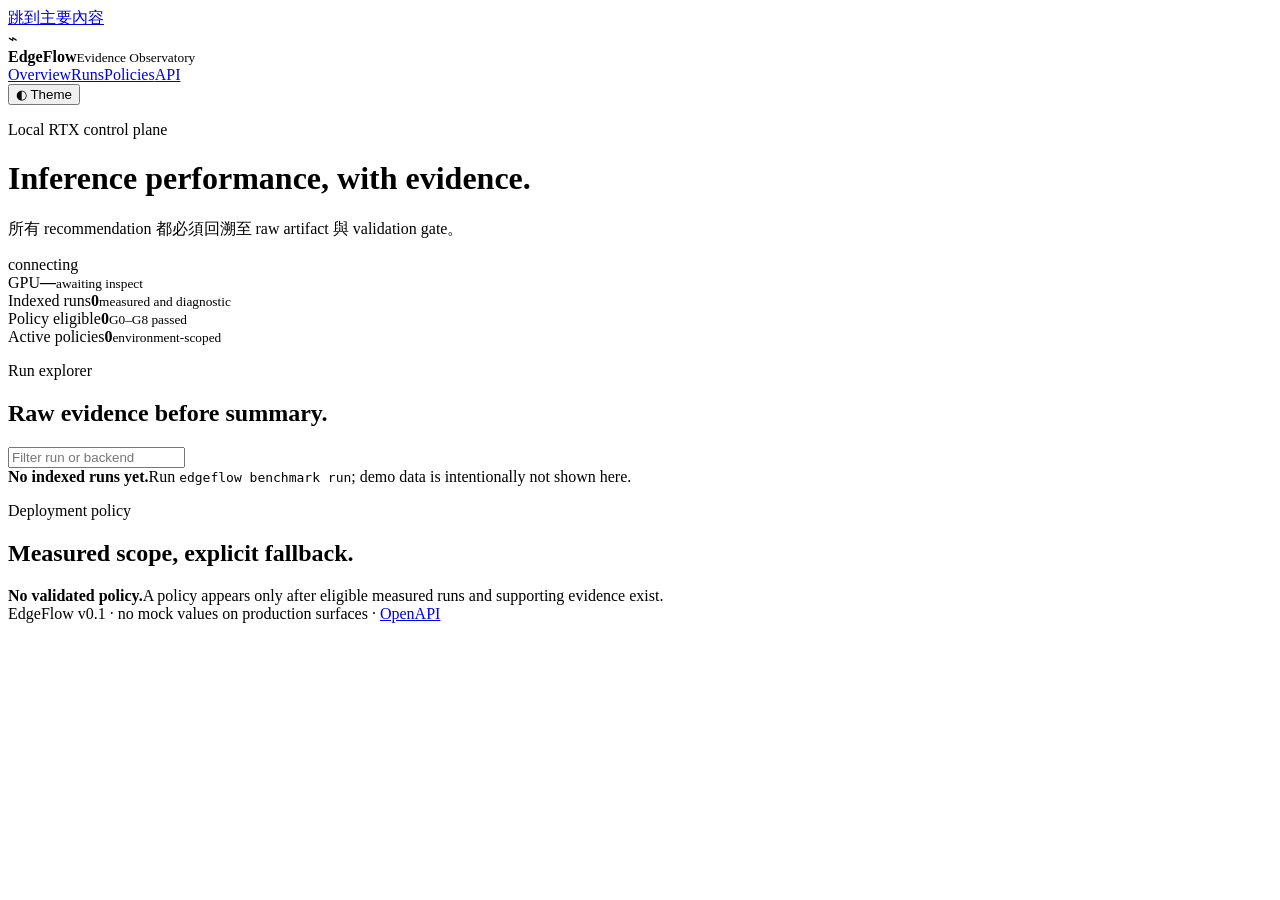
==== dashboard/index.html @ 0b621da4 "Implement EdgeFlow validation and autotuning platform" ====
<!doctype html>
<html lang="zh-Hant" data-theme="dark">
<head>
  <meta charset="utf-8">
  <meta name="viewport" content="width=device-width, initial-scale=1">
  <meta name="color-scheme" content="dark light">
  <meta name="description" content="EdgeFlow validated run and policy observatory">
  <title>EdgeFlow · Evidence Observatory</title>
  <link rel="stylesheet" href="/dashboard/assets/styles.css">
</head>
<body>
  <a class="skip" href="#main">跳到主要內容</a>
  <aside>
    <div class="brand"><span>⌁</span><div><strong>EdgeFlow</strong><small>Evidence Observatory</small></div></div>
    <nav><a href="#overview">Overview</a><a href="#runs">Runs</a><a href="#policies">Policies</a><a href="/docs">API</a></nav>
    <button id="theme" type="button">◐ Theme</button>
  </aside>
  <main id="main">
    <header><div><p class="eyebrow">Local RTX control plane</p><h1>Inference performance, with evidence.</h1><p>所有 recommendation 都必須回溯至 raw artifact 與 validation gate。</p></div><span id="health" class="pill neutral">connecting</span></header>
    <section id="overview" class="cards" aria-label="Environment summary">
      <article><span>GPU</span><strong id="gpu">—</strong><small id="fingerprint">awaiting inspect</small></article>
      <article><span>Indexed runs</span><strong id="runCount">0</strong><small>measured and diagnostic</small></article>
      <article><span>Policy eligible</span><strong id="eligibleCount">0</strong><small>G0–G8 passed</small></article>
      <article><span>Active policies</span><strong id="policyCount">0</strong><small>environment-scoped</small></article>
    </section>
    <section class="panel" id="runs">
      <div class="heading"><div><p class="eyebrow">Run explorer</p><h2>Raw evidence before summary.</h2></div><input id="search" type="search" placeholder="Filter run or backend" aria-label="Filter runs"></div>
      <div id="empty" class="empty"><b>No indexed runs yet.</b><span>Run <code>edgeflow benchmark run</code>; demo data is intentionally not shown here.</span></div>
      <div class="table-wrap"><table hidden><thead><tr><th>Run</th><th>Backend</th><th>Experiment</th><th>Source</th><th>Verdict</th><th>Eligibility</th></tr></thead><tbody id="rows"></tbody></table></div>
    </section>
    <section class="panel" id="policies">
      <div class="heading"><div><p class="eyebrow">Deployment policy</p><h2>Measured scope, explicit fallback.</h2></div></div>
      <div id="policyEmpty" class="empty"><b>No validated policy.</b><span>A policy appears only after eligible measured runs and supporting evidence exist.</span></div>
      <div id="policyList" class="policy-list"></div>
    </section>
    <footer>EdgeFlow v0.1 · no mock values on production surfaces · <a href="/openapi.json">OpenAPI</a></footer>
  </main>
  <script src="/dashboard/assets/app.js"></script>
</body>
</html>
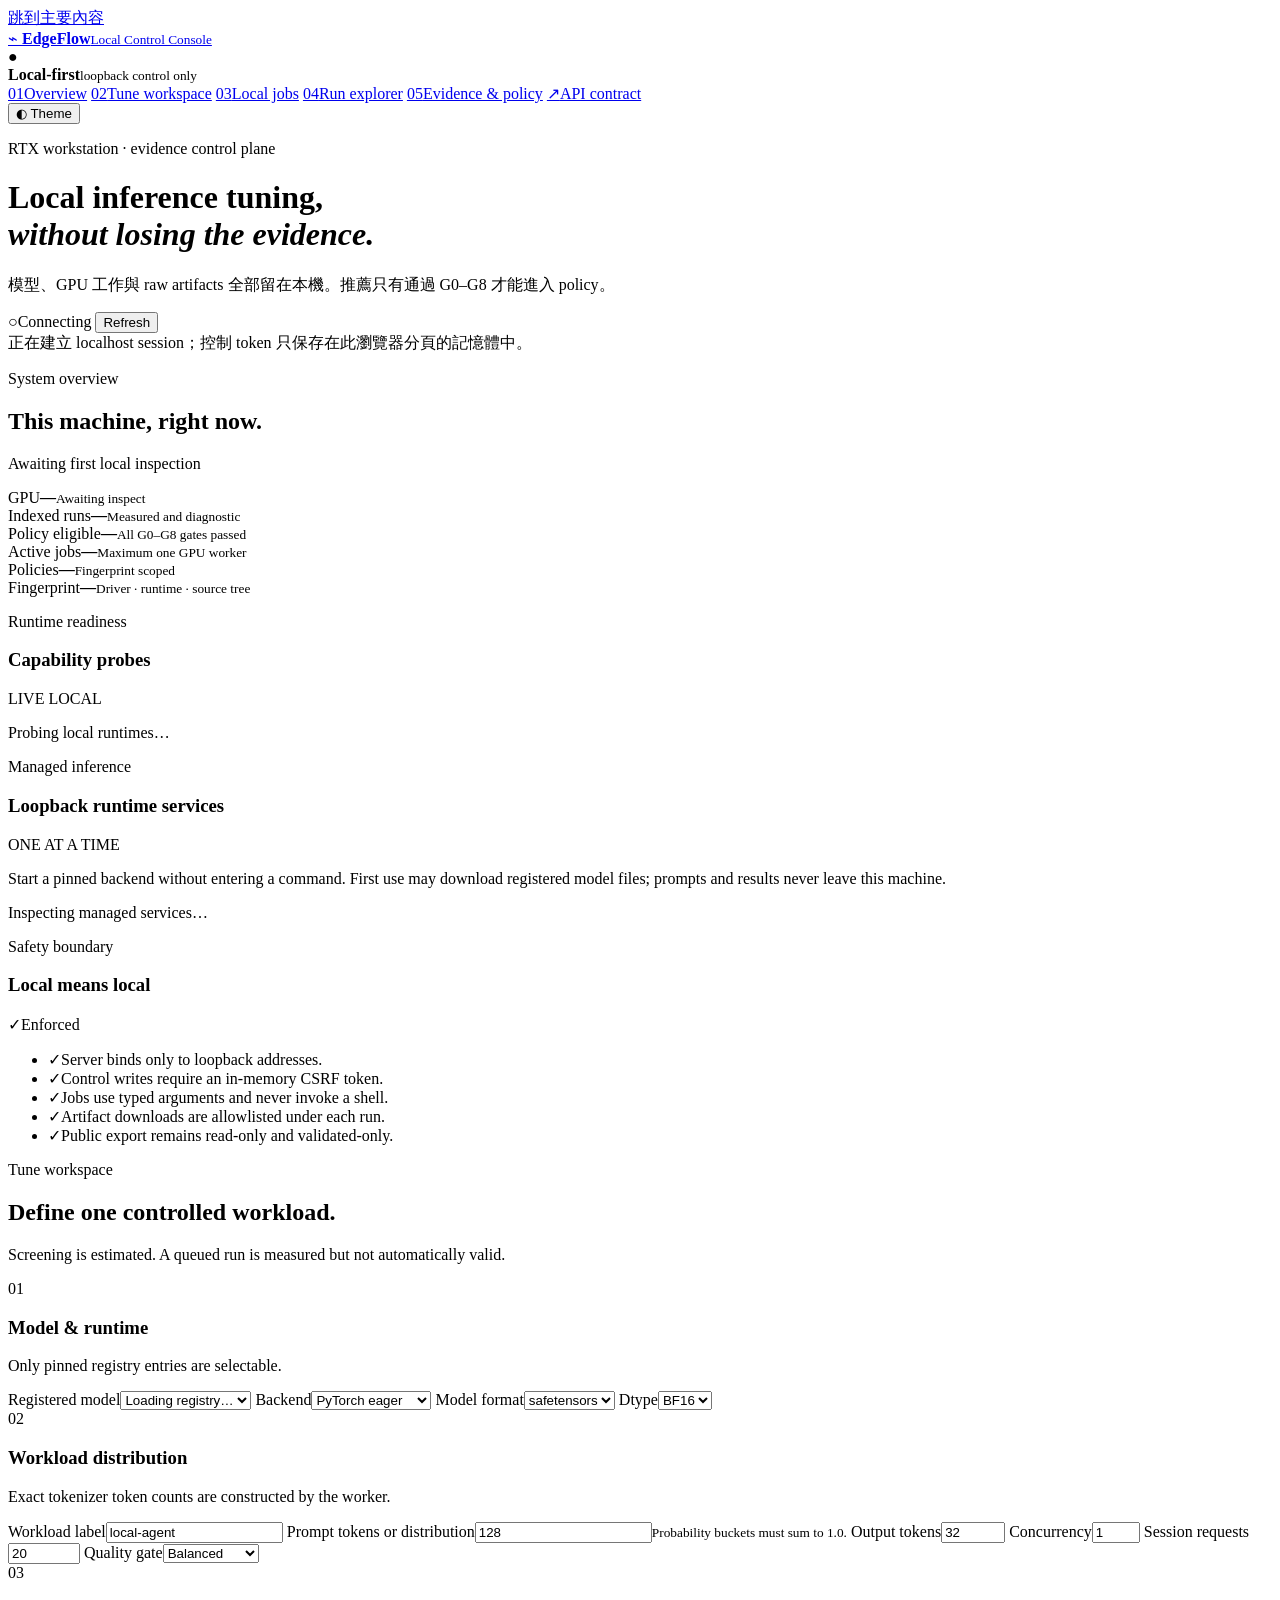
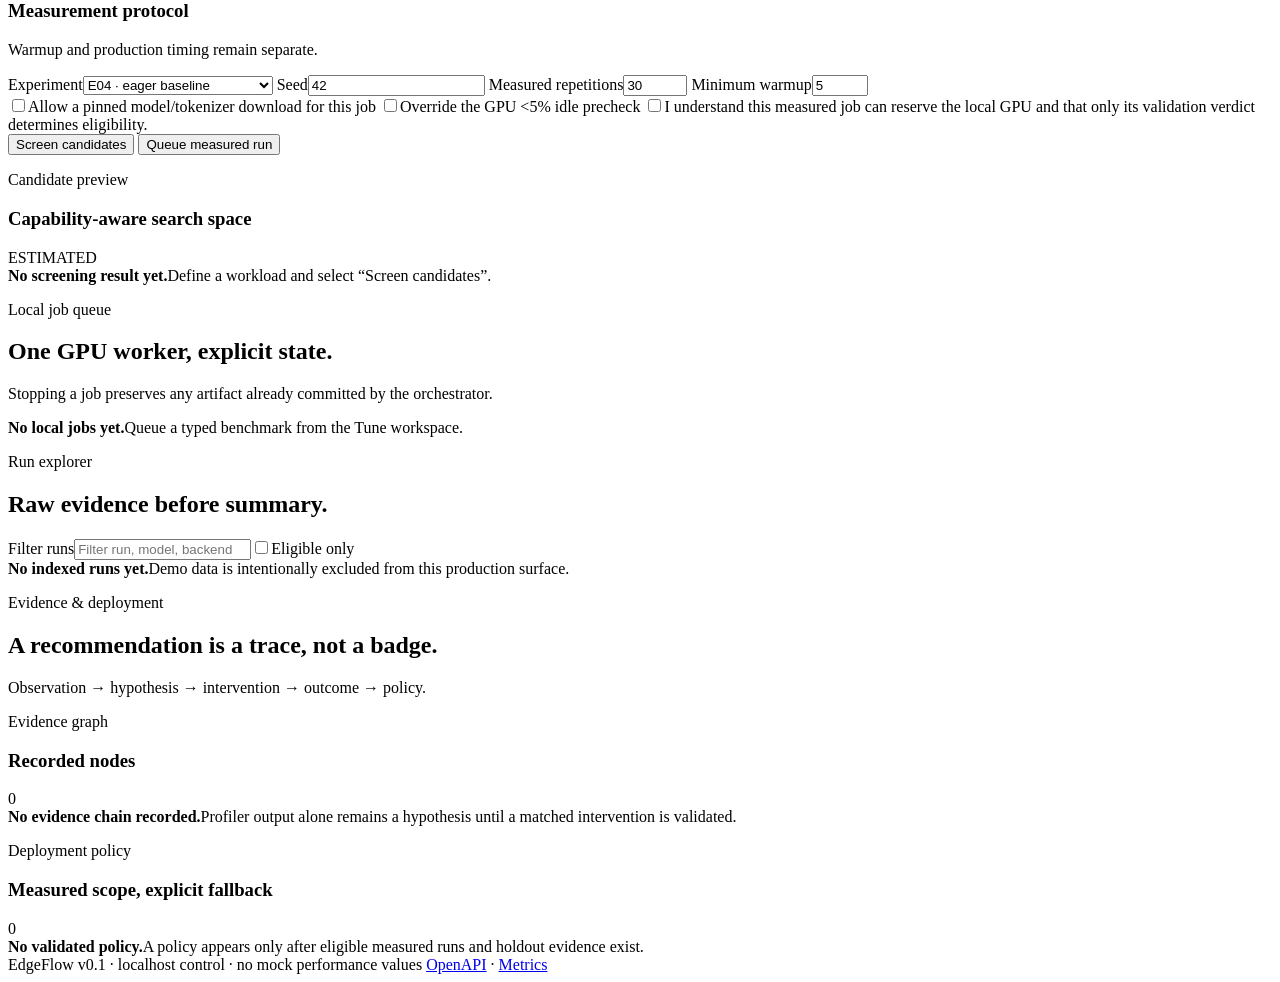
==== commit d32492af: "Build secure local-first EdgeFlow control app" ====
--- a/dashboard/index.html
+++ b/dashboard/index.html
@@ -4,37 +4,197 @@
   <meta charset="utf-8">
   <meta name="viewport" content="width=device-width, initial-scale=1">
   <meta name="color-scheme" content="dark light">
-  <meta name="description" content="EdgeFlow validated run and policy observatory">
-  <title>EdgeFlow · Evidence Observatory</title>
+  <meta name="description" content="EdgeFlow localhost-only GPU experiment control console">
+  <title>EdgeFlow · Local Control Console</title>
   <link rel="stylesheet" href="/dashboard/assets/styles.css">
 </head>
 <body>
   <a class="skip" href="#main">跳到主要內容</a>
-  <aside>
-    <div class="brand"><span>⌁</span><div><strong>EdgeFlow</strong><small>Evidence Observatory</small></div></div>
-    <nav><a href="#overview">Overview</a><a href="#runs">Runs</a><a href="#policies">Policies</a><a href="/docs">API</a></nav>
-    <button id="theme" type="button">◐ Theme</button>
+  <aside class="sidebar" aria-label="Primary navigation">
+    <a class="brand" href="#overview" aria-label="EdgeFlow overview">
+      <span class="brand-mark" aria-hidden="true">⌁</span>
+      <span><strong>EdgeFlow</strong><small>Local Control Console</small></span>
+    </a>
+    <div class="local-lock"><span aria-hidden="true">●</span><div><b>Local-first</b><small>loopback control only</small></div></div>
+    <nav>
+      <a href="#overview"><span>01</span>Overview</a>
+      <a href="#tune"><span>02</span>Tune workspace</a>
+      <a href="#jobs"><span>03</span>Local jobs</a>
+      <a href="#runs"><span>04</span>Run explorer</a>
+      <a href="#evidence"><span>05</span>Evidence & policy</a>
+      <a href="/openapi.json"><span>↗</span>API contract</a>
+    </nav>
+    <button id="theme" class="quiet-button" type="button" aria-label="切換明暗主題">◐ <span>Theme</span></button>
   </aside>
+
   <main id="main">
-    <header><div><p class="eyebrow">Local RTX control plane</p><h1>Inference performance, with evidence.</h1><p>所有 recommendation 都必須回溯至 raw artifact 與 validation gate。</p></div><span id="health" class="pill neutral">connecting</span></header>
-    <section id="overview" class="cards" aria-label="Environment summary">
-      <article><span>GPU</span><strong id="gpu">—</strong><small id="fingerprint">awaiting inspect</small></article>
-      <article><span>Indexed runs</span><strong id="runCount">0</strong><small>measured and diagnostic</small></article>
-      <article><span>Policy eligible</span><strong id="eligibleCount">0</strong><small>G0–G8 passed</small></article>
-      <article><span>Active policies</span><strong id="policyCount">0</strong><small>environment-scoped</small></article>
-    </section>
-    <section class="panel" id="runs">
-      <div class="heading"><div><p class="eyebrow">Run explorer</p><h2>Raw evidence before summary.</h2></div><input id="search" type="search" placeholder="Filter run or backend" aria-label="Filter runs"></div>
-      <div id="empty" class="empty"><b>No indexed runs yet.</b><span>Run <code>edgeflow benchmark run</code>; demo data is intentionally not shown here.</span></div>
-      <div class="table-wrap"><table hidden><thead><tr><th>Run</th><th>Backend</th><th>Experiment</th><th>Source</th><th>Verdict</th><th>Eligibility</th></tr></thead><tbody id="rows"></tbody></table></div>
-    </section>
-    <section class="panel" id="policies">
-      <div class="heading"><div><p class="eyebrow">Deployment policy</p><h2>Measured scope, explicit fallback.</h2></div></div>
-      <div id="policyEmpty" class="empty"><b>No validated policy.</b><span>A policy appears only after eligible measured runs and supporting evidence exist.</span></div>
-      <div id="policyList" class="policy-list"></div>
-    </section>
-    <footer>EdgeFlow v0.1 · no mock values on production surfaces · <a href="/openapi.json">OpenAPI</a></footer>
+    <header class="hero">
+      <div>
+        <p class="eyebrow">RTX workstation · evidence control plane</p>
+        <h1>Local inference tuning,<br><em>without losing the evidence.</em></h1>
+        <p class="lede">模型、GPU 工作與 raw artifacts 全部留在本機。推薦只有通過 G0–G8 才能進入 policy。</p>
+      </div>
+      <div class="hero-actions">
+        <span id="health" class="pill neutral"><span aria-hidden="true">○</span>Connecting</span>
+        <button id="refresh" class="secondary-button" type="button">Refresh</button>
+      </div>
+    </header>
+
+    <div id="connectionBanner" class="banner" role="status">
+      正在建立 localhost session；控制 token 只保存在此瀏覽器分頁的記憶體中。
+    </div>
+
+    <section id="overview" aria-labelledby="overviewTitle">
+      <div class="section-heading">
+        <div><p class="eyebrow">System overview</p><h2 id="overviewTitle">This machine, right now.</h2></div>
+        <p id="lastRefresh">Awaiting first local inspection</p>
+      </div>
+      <div class="metric-grid">
+        <article class="metric-card"><span>GPU</span><strong id="gpu">—</strong><small id="gpuDetail">Awaiting inspect</small></article>
+        <article class="metric-card"><span>Indexed runs</span><strong id="runCount">—</strong><small>Measured and diagnostic</small></article>
+        <article class="metric-card"><span>Policy eligible</span><strong id="eligibleCount">—</strong><small>All G0–G8 gates passed</small></article>
+        <article class="metric-card"><span>Active jobs</span><strong id="activeJobs">—</strong><small>Maximum one GPU worker</small></article>
+        <article class="metric-card"><span>Policies</span><strong id="policyCount">—</strong><small>Fingerprint scoped</small></article>
+        <article class="metric-card"><span>Fingerprint</span><strong id="fingerprint">—</strong><small>Driver · runtime · source tree</small></article>
+      </div>
+
+      <div class="overview-grid">
+        <article class="panel">
+          <div class="panel-heading"><div><p class="eyebrow">Runtime readiness</p><h3>Capability probes</h3></div><span class="source-label">LIVE LOCAL</span></div>
+          <div id="runtimeList" class="runtime-list"><p class="placeholder">Probing local runtimes…</p></div>
+        </article>
+        <article class="panel">
+          <div class="panel-heading"><div><p class="eyebrow">Managed inference</p><h3>Loopback runtime services</h3></div><span class="source-label">ONE AT A TIME</span></div>
+          <p class="panel-intro">Start a pinned backend without entering a command. First use may download registered model files; prompts and results never leave this machine.</p>
+          <div id="serviceList" class="service-list"><p class="placeholder">Inspecting managed services…</p></div>
+        </article>
+        <article class="panel safety-panel">
+          <div class="panel-heading"><div><p class="eyebrow">Safety boundary</p><h3>Local means local</h3></div><span class="pill pass"><span aria-hidden="true">✓</span>Enforced</span></div>
+          <ul class="check-list">
+            <li><span>✓</span>Server binds only to loopback addresses.</li>
+            <li><span>✓</span>Control writes require an in-memory CSRF token.</li>
+            <li><span>✓</span>Jobs use typed arguments and never invoke a shell.</li>
+            <li><span>✓</span>Artifact downloads are allowlisted under each run.</li>
+            <li><span>✓</span>Public export remains read-only and validated-only.</li>
+          </ul>
+        </article>
+      </div>
+    </section>
+
+    <section id="tune" aria-labelledby="tuneTitle">
+      <div class="section-heading">
+        <div><p class="eyebrow">Tune workspace</p><h2 id="tuneTitle">Define one controlled workload.</h2></div>
+        <p>Screening is estimated. A queued run is measured but not automatically valid.</p>
+      </div>
+      <div class="workspace-grid">
+        <form id="workloadForm" class="panel form-panel">
+          <div class="form-section-title"><span>01</span><div><h3>Model & runtime</h3><p>Only pinned registry entries are selectable.</p></div></div>
+          <div class="form-grid">
+            <label class="span-2">Registered model<select id="model" name="model_id" required><option value="">Loading registry…</option></select></label>
+            <label>Backend<select id="backend" name="backend"><option value="pytorch_eager">PyTorch eager</option><option value="torch_compile">torch.compile</option><option value="llama_cpp">llama.cpp server</option><option value="vllm">vLLM server</option></select></label>
+            <label>Model format<select id="modelFormat" name="model_format"><option value="safetensors">safetensors</option><option value="gguf">GGUF</option></select></label>
+            <label>Dtype<select id="dtype" name="dtype"><option value="bf16">BF16</option><option value="fp16">FP16</option><option value="fp32">FP32</option></select></label>
+            <label id="quantizationField" hidden>Quantization<select id="quantization" name="quantization"><option value="Q8_0">Q8_0</option><option value="Q6_K">Q6_K</option><option value="Q5_K_M">Q5_K_M</option><option value="Q4_K_M">Q4_K_M</option></select></label>
+            <label id="compileField" class="span-2" hidden>Compile mode<select id="compileMode" name="compile_mode"><option value="default">default</option><option value="max-autotune-no-cudagraphs">max-autotune-no-cudagraphs</option><option value="max-autotune">max-autotune</option><option value="reduce-overhead">reduce-overhead (CUDA Graph disabled)</option></select></label>
+            <label id="serverField" class="span-2" hidden>Local runtime URL<input id="serverUrl" name="external_base_url" type="url" value="http://127.0.0.1:8001" pattern="https?://(127\.0\.0\.1|localhost|\[::1\])(:[0-9]+)?/?" inputmode="url"><small>Use the managed service above or another loopback-only server.</small></label>
+          </div>
+
+          <div class="form-section-title"><span>02</span><div><h3>Workload distribution</h3><p>Exact tokenizer token counts are constructed by the worker.</p></div></div>
+          <div class="form-grid">
+            <label class="span-2">Workload label<input id="label" name="label" value="local-agent" pattern="[a-z0-9][a-z0-9-]{2,47}" required></label>
+            <label class="span-2">Prompt tokens or distribution<input id="promptTokens" name="prompt_tokens" value="128" placeholder="128 or 128:0.5,512:0.5" required><small>Probability buckets must sum to 1.0.</small></label>
+            <label>Output tokens<input id="outputTokens" name="output_tokens" type="number" min="1" max="4096" value="32" required></label>
+            <label>Concurrency<input id="concurrency" name="concurrency" type="number" min="1" max="64" value="1" required></label>
+            <label>Session requests<input id="sessionRequests" name="session_requests" type="number" min="1" max="10000" value="20" required></label>
+            <label>Quality gate<select id="qualityProfile" name="quality_profile"><option value="strict">Strict</option><option value="balanced" selected>Balanced</option><option value="memory_first">Memory first</option></select></label>
+          </div>
+
+          <div class="form-section-title"><span>03</span><div><h3>Measurement protocol</h3><p>Warmup and production timing remain separate.</p></div></div>
+          <div class="form-grid">
+            <label>Experiment<select id="experiment" name="experiment_id"><option value="E04">E04 · eager baseline</option><option value="E05">E05 · compile modes</option><option value="E07">E07 · llama.cpp quantization</option><option value="E08">E08 · vLLM scheduler</option></select></label>
+            <label>Seed<input id="seed" name="seed" type="number" min="0" value="42"></label>
+            <label>Measured repetitions<input id="repetitions" name="repetitions" type="number" min="1" max="1000" value="30"></label>
+            <label>Minimum warmup<input id="warmup" name="warmup_requests" type="number" min="1" max="100" value="5"></label>
+          </div>
+          <div class="option-stack">
+            <label class="check"><input id="allowDownload" type="checkbox">Allow a pinned model/tokenizer download for this job</label>
+            <label class="check"><input id="allowBusy" type="checkbox">Override the GPU &lt;5% idle precheck</label>
+            <label class="check acknowledgment"><input id="acknowledge" type="checkbox" required>I understand this measured job can reserve the local GPU and that only its validation verdict determines eligibility.</label>
+          </div>
+          <div class="form-actions">
+            <button id="screenButton" class="secondary-button" type="button">Screen candidates</button>
+            <button id="queueButton" class="primary-button" type="submit">Queue measured run</button>
+          </div>
+          <p id="formMessage" class="form-message" role="status"></p>
+        </form>
+
+        <aside class="panel candidate-panel" aria-labelledby="candidateTitle">
+          <div class="panel-heading"><div><p class="eyebrow">Candidate preview</p><h3 id="candidateTitle">Capability-aware search space</h3></div><span class="source-label estimated">ESTIMATED</span></div>
+          <div id="candidateEmpty" class="empty compact"><b>No screening result yet.</b><span>Define a workload and select “Screen candidates”.</span></div>
+          <div id="candidateSummary" hidden>
+            <div class="candidate-counts"><div><strong id="candidateCount">0</strong><span>kept</span></div><div><strong id="prunedCount">0</strong><span>pruned</span></div></div>
+            <p class="warning-note">These rows are unmeasured and cannot support a recommendation.</p>
+            <div id="candidateList" class="candidate-list"></div>
+            <details><summary>Deterministic prune reasons</summary><div id="prunedList" class="pruned-list"></div></details>
+          </div>
+        </aside>
+      </div>
+    </section>
+
+    <section id="jobs" aria-labelledby="jobsTitle">
+      <div class="section-heading">
+        <div><p class="eyebrow">Local job queue</p><h2 id="jobsTitle">One GPU worker, explicit state.</h2></div>
+        <p>Stopping a job preserves any artifact already committed by the orchestrator.</p>
+      </div>
+      <div class="panel">
+        <div id="jobsEmpty" class="empty"><b>No local jobs yet.</b><span>Queue a typed benchmark from the Tune workspace.</span></div>
+        <div id="jobList" class="job-list"></div>
+      </div>
+    </section>
+
+    <section id="runs" aria-labelledby="runsTitle">
+      <div class="section-heading">
+        <div><p class="eyebrow">Run explorer</p><h2 id="runsTitle">Raw evidence before summary.</h2></div>
+        <div class="filters"><label class="sr-only" for="search">Filter runs</label><input id="search" type="search" placeholder="Filter run, model, backend…"><label class="check small-check"><input id="eligibleOnly" type="checkbox">Eligible only</label></div>
+      </div>
+      <div class="panel table-panel">
+        <div id="runsEmpty" class="empty"><b>No indexed runs yet.</b><span>Demo data is intentionally excluded from this production surface.</span></div>
+        <div class="table-wrap"><table id="runTable" hidden><thead><tr><th>Run</th><th>Model / plan</th><th>Protocol</th><th>Source</th><th>Verdict</th><th>Eligibility</th><th><span class="sr-only">Open</span></th></tr></thead><tbody id="runRows"></tbody></table></div>
+      </div>
+    </section>
+
+    <section id="evidence" aria-labelledby="evidenceTitle">
+      <div class="section-heading">
+        <div><p class="eyebrow">Evidence & deployment</p><h2 id="evidenceTitle">A recommendation is a trace, not a badge.</h2></div>
+        <p>Observation → hypothesis → intervention → outcome → policy.</p>
+      </div>
+      <div class="overview-grid">
+        <article class="panel">
+          <div class="panel-heading"><div><p class="eyebrow">Evidence graph</p><h3>Recorded nodes</h3></div><span id="evidenceCount" class="count-badge">0</span></div>
+          <div id="evidenceEmpty" class="empty compact"><b>No evidence chain recorded.</b><span>Profiler output alone remains a hypothesis until a matched intervention is validated.</span></div>
+          <div id="evidenceList" class="evidence-list"></div>
+        </article>
+        <article class="panel">
+          <div class="panel-heading"><div><p class="eyebrow">Deployment policy</p><h3>Measured scope, explicit fallback</h3></div><span id="policyBadge" class="count-badge">0</span></div>
+          <div id="policyEmpty" class="empty compact"><b>No validated policy.</b><span>A policy appears only after eligible measured runs and holdout evidence exist.</span></div>
+          <div id="policyList" class="policy-list"></div>
+        </article>
+      </div>
+    </section>
+
+    <footer>
+      <span>EdgeFlow v0.1 · localhost control · no mock performance values</span>
+      <span><a href="/openapi.json">OpenAPI</a> · <a href="/metrics">Metrics</a></span>
+    </footer>
   </main>
+
+  <dialog id="drawer" aria-labelledby="drawerTitle">
+    <div class="drawer-shell">
+      <header><div><p id="drawerEyebrow" class="eyebrow">Evidence drawer</p><h2 id="drawerTitle">Run detail</h2></div><button id="drawerClose" class="icon-button" type="button" aria-label="Close evidence drawer">×</button></header>
+      <div id="drawerBody" class="drawer-body"></div>
+    </div>
+  </dialog>
+  <div id="toast" class="toast" role="status" aria-live="polite" hidden></div>
   <script src="/dashboard/assets/app.js"></script>
 </body>
 </html>
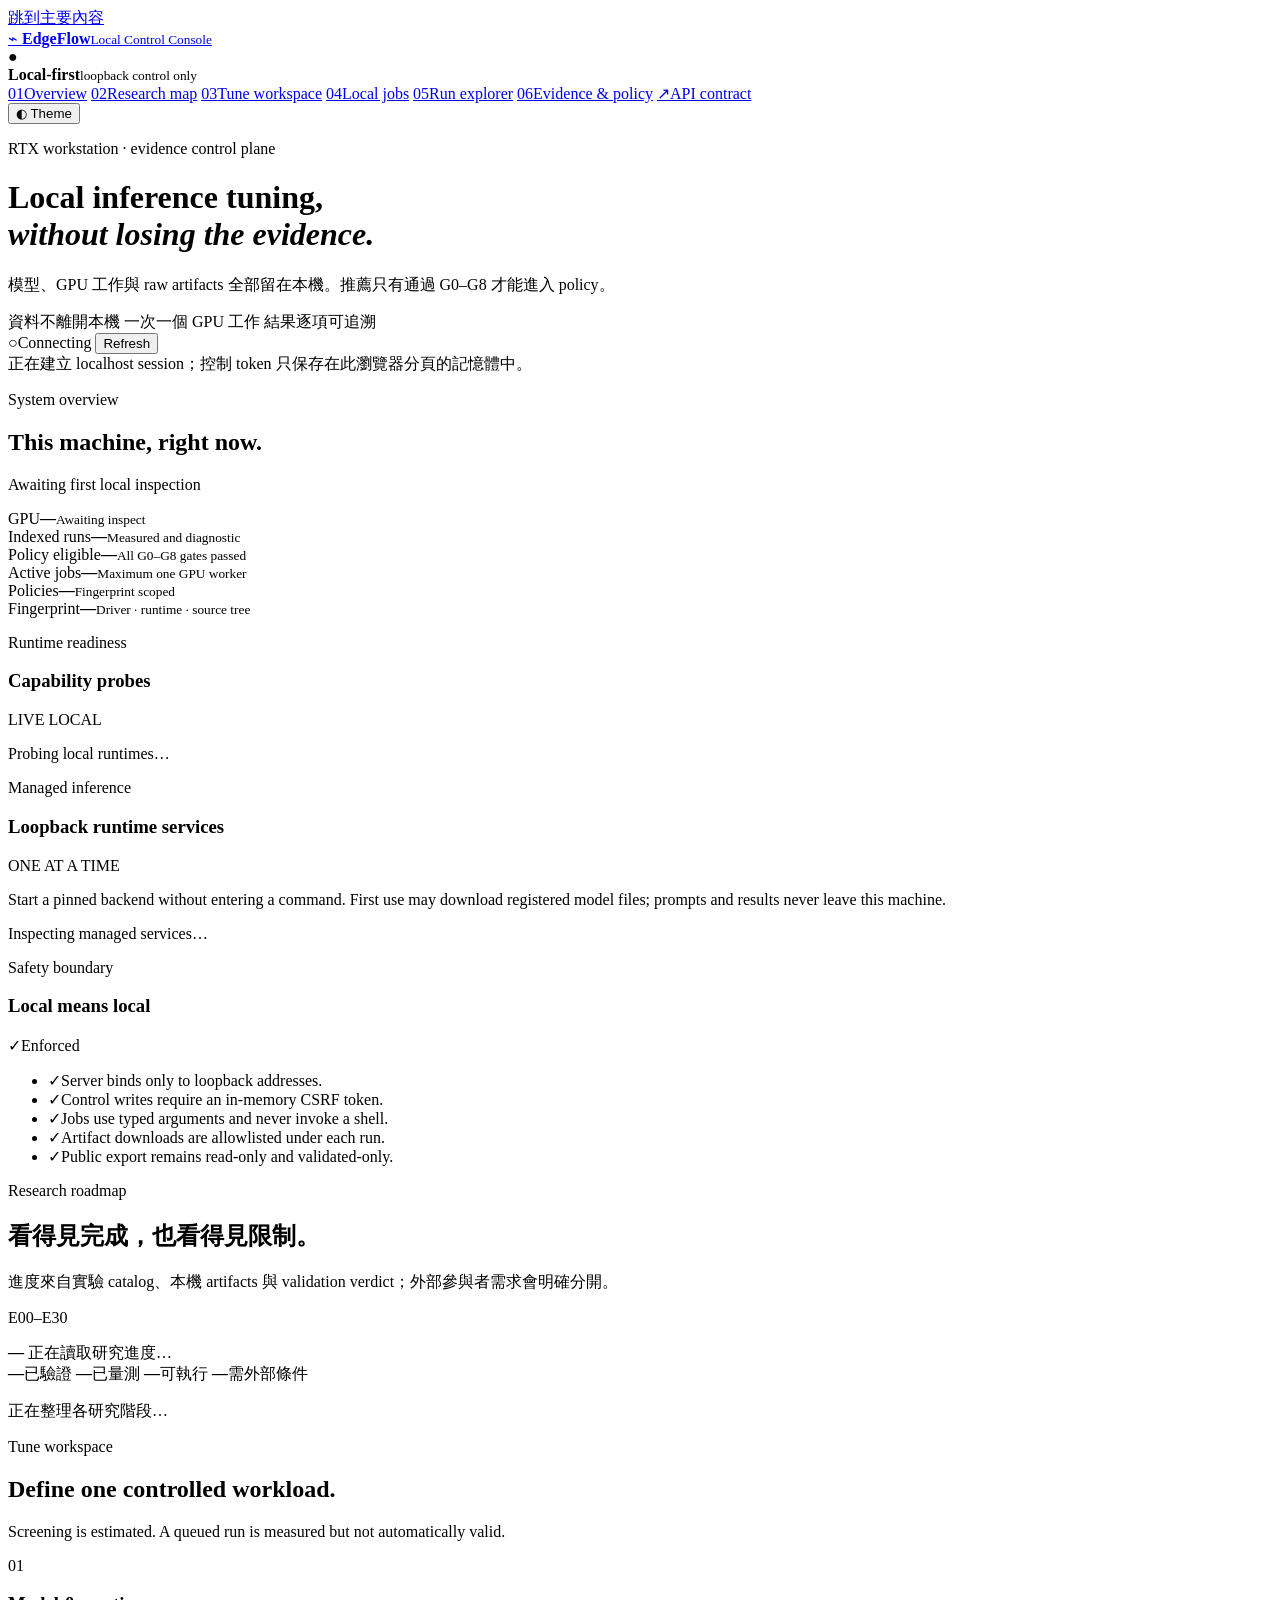
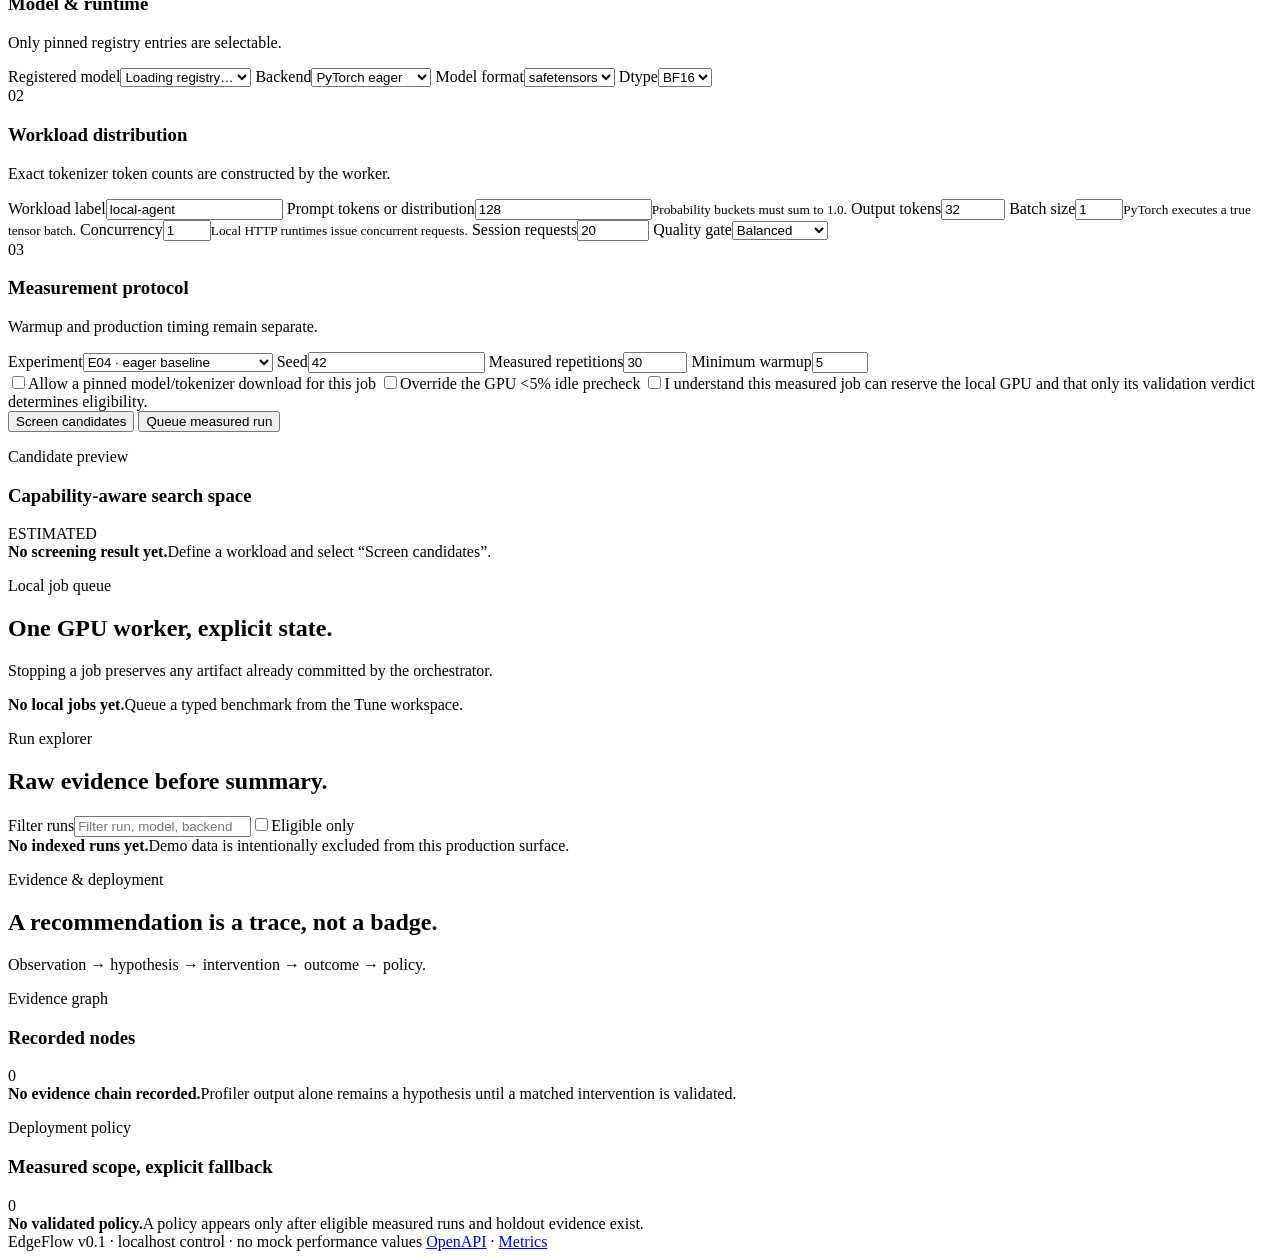
==== commit 2678a63a: "Complete formal experiment foundations and polish local UI" ====
--- a/dashboard/index.html
+++ b/dashboard/index.html
@@ -18,10 +18,11 @@
     <div class="local-lock"><span aria-hidden="true">●</span><div><b>Local-first</b><small>loopback control only</small></div></div>
     <nav>
       <a href="#overview"><span>01</span>Overview</a>
-      <a href="#tune"><span>02</span>Tune workspace</a>
-      <a href="#jobs"><span>03</span>Local jobs</a>
-      <a href="#runs"><span>04</span>Run explorer</a>
-      <a href="#evidence"><span>05</span>Evidence & policy</a>
+      <a href="#progress"><span>02</span>Research map</a>
+      <a href="#tune"><span>03</span>Tune workspace</a>
+      <a href="#jobs"><span>04</span>Local jobs</a>
+      <a href="#runs"><span>05</span>Run explorer</a>
+      <a href="#evidence"><span>06</span>Evidence & policy</a>
       <a href="/openapi.json"><span>↗</span>API contract</a>
     </nav>
     <button id="theme" class="quiet-button" type="button" aria-label="切換明暗主題">◐ <span>Theme</span></button>
@@ -33,6 +34,11 @@
         <p class="eyebrow">RTX workstation · evidence control plane</p>
         <h1>Local inference tuning,<br><em>without losing the evidence.</em></h1>
         <p class="lede">模型、GPU 工作與 raw artifacts 全部留在本機。推薦只有通過 G0–G8 才能進入 policy。</p>
+        <div class="hero-trust" aria-label="Local control guarantees">
+          <span><i aria-hidden="true"></i>資料不離開本機</span>
+          <span><i aria-hidden="true"></i>一次一個 GPU 工作</span>
+          <span><i aria-hidden="true"></i>結果逐項可追溯</span>
+        </div>
       </div>
       <div class="hero-actions">
         <span id="health" class="pill neutral"><span aria-hidden="true">○</span>Connecting</span>
@@ -78,6 +84,30 @@
             <li><span>✓</span>Public export remains read-only and validated-only.</li>
           </ul>
         </article>
+      </div>
+    </section>
+
+    <section id="progress" aria-labelledby="progressTitle">
+      <div class="section-heading">
+        <div><p class="eyebrow">Research roadmap</p><h2 id="progressTitle">看得見完成，也看得見限制。</h2></div>
+        <p>進度來自實驗 catalog、本機 artifacts 與 validation verdict；外部參與者需求會明確分開。</p>
+      </div>
+      <div class="progress-shell panel">
+        <div class="progress-overview">
+          <div>
+            <p class="eyebrow">E00–E30</p>
+            <strong id="experimentProgress">—</strong>
+            <span id="experimentProgressLabel">正在讀取研究進度…</span>
+          </div>
+          <div class="progress-track" aria-hidden="true"><span id="experimentProgressBar"></span></div>
+          <div class="progress-counts">
+            <span><b id="validatedExperiments">—</b>已驗證</span>
+            <span><b id="measuredExperiments">—</b>已量測</span>
+            <span><b id="readyExperiments">—</b>可執行</span>
+            <span><b id="externalExperiments">—</b>需外部條件</span>
+          </div>
+        </div>
+        <div id="experimentPhases" class="phase-grid"><p class="placeholder">正在整理各研究階段…</p></div>
       </div>
     </section>
 
@@ -104,7 +134,8 @@
             <label class="span-2">Workload label<input id="label" name="label" value="local-agent" pattern="[a-z0-9][a-z0-9-]{2,47}" required></label>
             <label class="span-2">Prompt tokens or distribution<input id="promptTokens" name="prompt_tokens" value="128" placeholder="128 or 128:0.5,512:0.5" required><small>Probability buckets must sum to 1.0.</small></label>
             <label>Output tokens<input id="outputTokens" name="output_tokens" type="number" min="1" max="4096" value="32" required></label>
-            <label>Concurrency<input id="concurrency" name="concurrency" type="number" min="1" max="64" value="1" required></label>
+            <label>Batch size<input id="batchSize" name="batch_size" type="number" min="1" max="64" value="1" required><small>PyTorch executes a true tensor batch.</small></label>
+            <label>Concurrency<input id="concurrency" name="concurrency" type="number" min="1" max="64" value="1" required><small>Local HTTP runtimes issue concurrent requests.</small></label>
             <label>Session requests<input id="sessionRequests" name="session_requests" type="number" min="1" max="10000" value="20" required></label>
             <label>Quality gate<select id="qualityProfile" name="quality_profile"><option value="strict">Strict</option><option value="balanced" selected>Balanced</option><option value="memory_first">Memory first</option></select></label>
           </div>
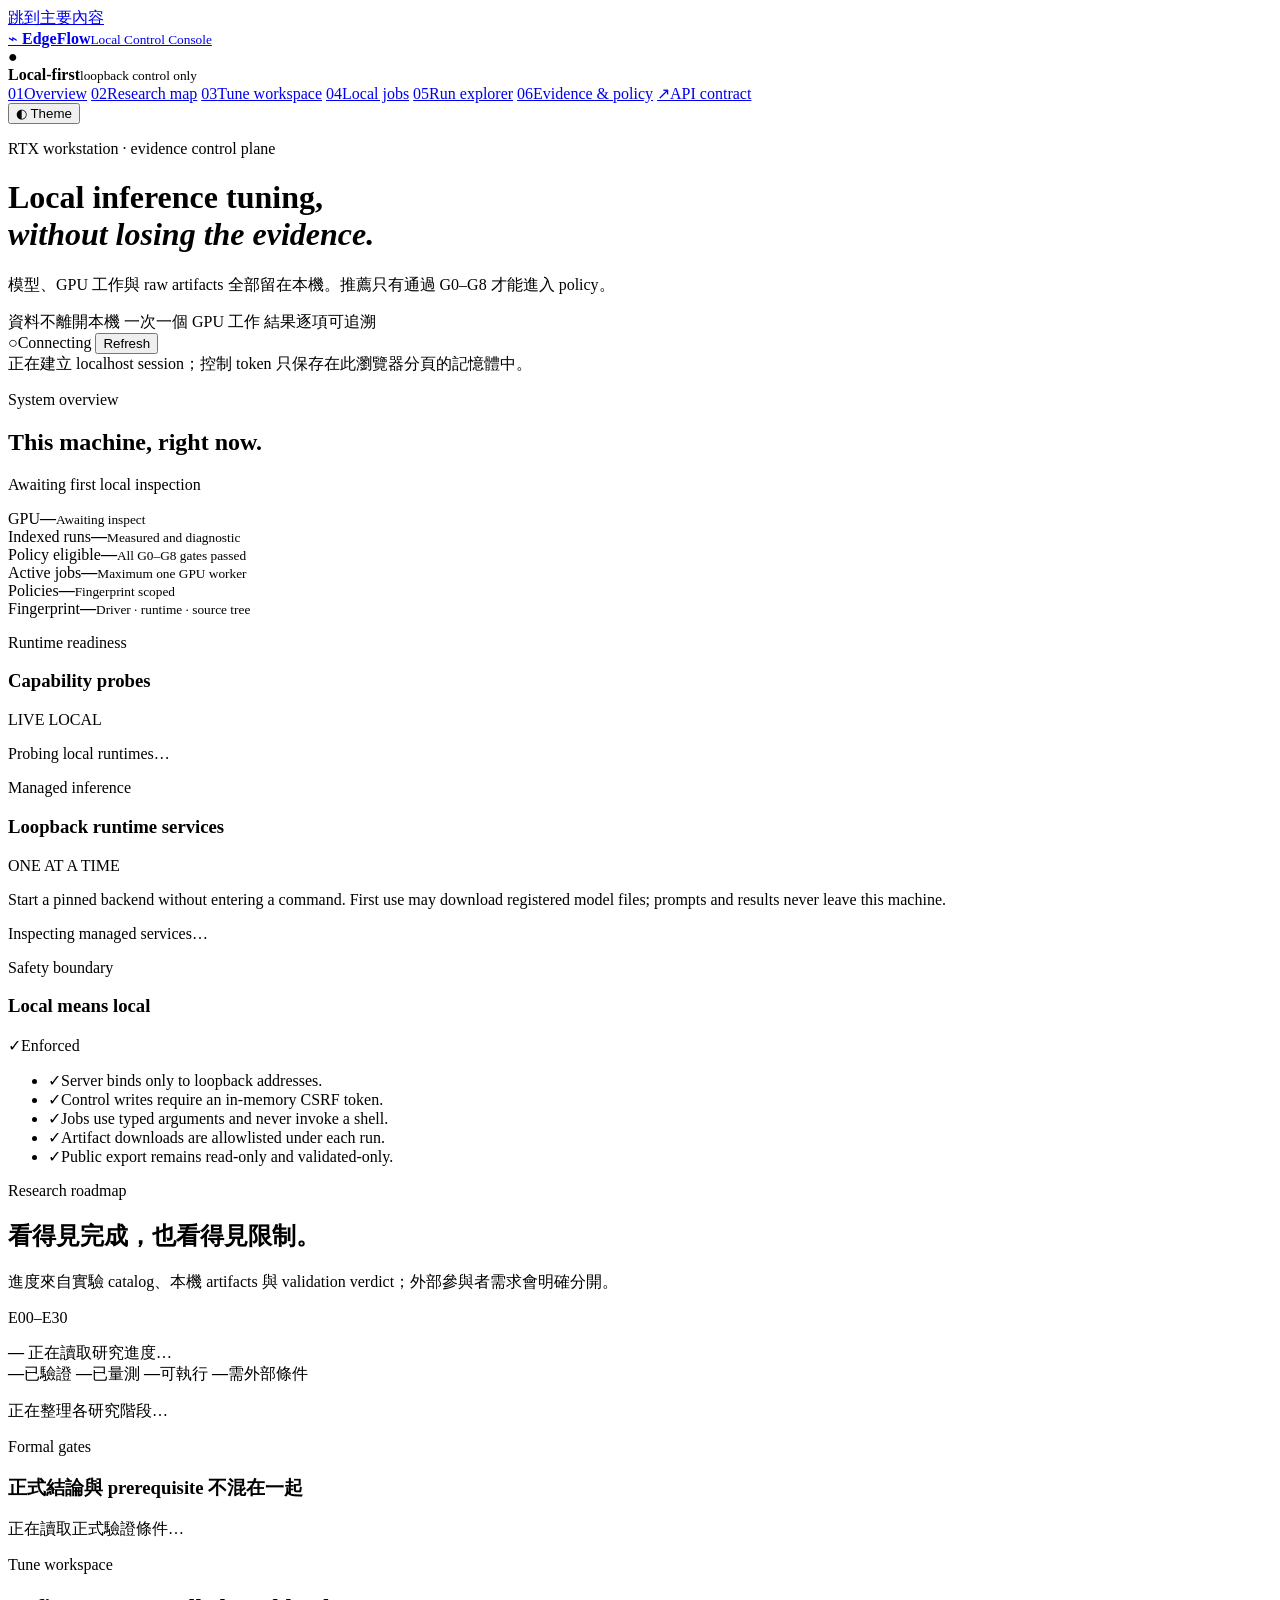
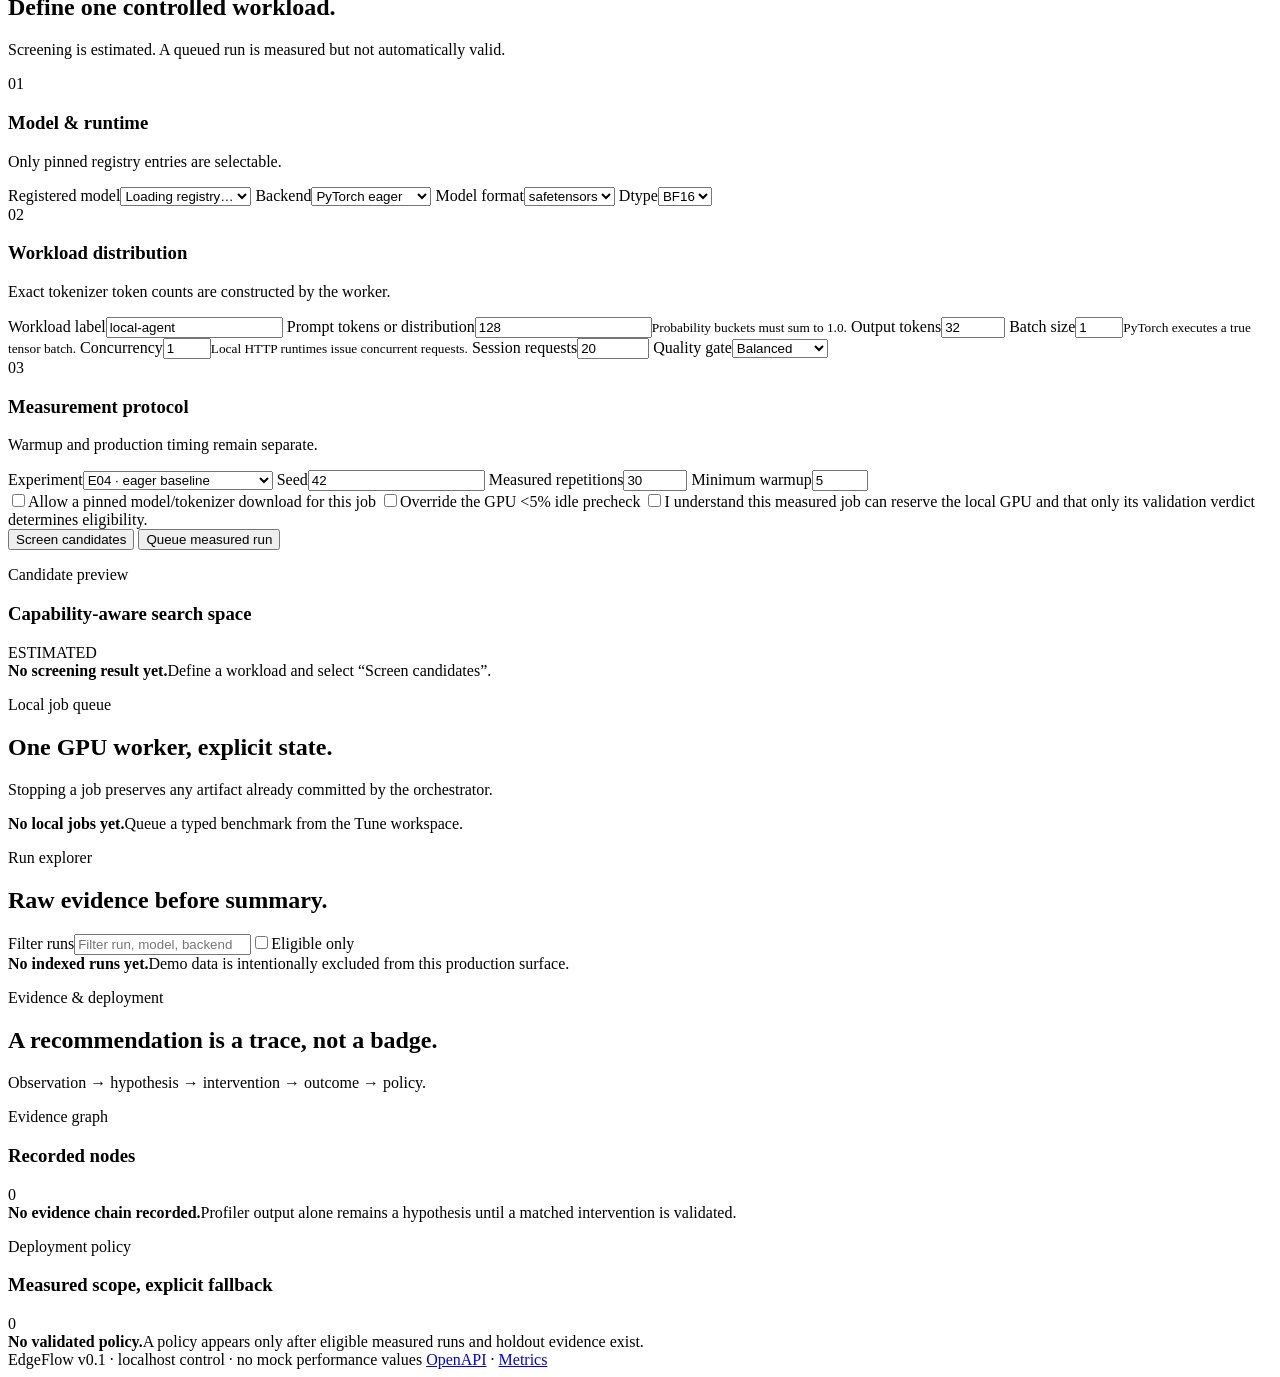
==== commit 3f67da84: "Add formal intervention and holdout runners" ====
--- a/dashboard/index.html
+++ b/dashboard/index.html
@@ -6,6 +6,7 @@
   <meta name="color-scheme" content="dark light">
   <meta name="description" content="EdgeFlow localhost-only GPU experiment control console">
   <title>EdgeFlow · Local Control Console</title>
+  <link rel="icon" href="/dashboard/assets/favicon.svg" type="image/svg+xml">
   <link rel="stylesheet" href="/dashboard/assets/styles.css">
 </head>
 <body>
@@ -108,6 +109,10 @@
           </div>
         </div>
         <div id="experimentPhases" class="phase-grid"><p class="placeholder">正在整理各研究階段…</p></div>
+        <div class="readiness-section">
+          <div><p class="eyebrow">Formal gates</p><h3>正式結論與 prerequisite 不混在一起</h3></div>
+          <div id="formalReadiness" class="readiness-grid"><p class="placeholder">正在讀取正式驗證條件…</p></div>
+        </div>
       </div>
     </section>
 
@@ -125,7 +130,7 @@
             <label>Model format<select id="modelFormat" name="model_format"><option value="safetensors">safetensors</option><option value="gguf">GGUF</option></select></label>
             <label>Dtype<select id="dtype" name="dtype"><option value="bf16">BF16</option><option value="fp16">FP16</option><option value="fp32">FP32</option></select></label>
             <label id="quantizationField" hidden>Quantization<select id="quantization" name="quantization"><option value="Q8_0">Q8_0</option><option value="Q6_K">Q6_K</option><option value="Q5_K_M">Q5_K_M</option><option value="Q4_K_M">Q4_K_M</option></select></label>
-            <label id="compileField" class="span-2" hidden>Compile mode<select id="compileMode" name="compile_mode"><option value="default">default</option><option value="max-autotune-no-cudagraphs">max-autotune-no-cudagraphs</option><option value="max-autotune">max-autotune</option><option value="reduce-overhead">reduce-overhead (CUDA Graph disabled)</option></select></label>
+            <label id="compileField" class="span-2" hidden>Compile mode<select id="compileMode" name="compile_mode"><option value="default">default</option><option value="max-autotune-no-cudagraphs">max-autotune-no-cudagraphs</option></select><small>CUDA-Graph modes are capability-pruned because their internal capture path is incompatible with mutable KV decode.</small></label>
             <label id="serverField" class="span-2" hidden>Local runtime URL<input id="serverUrl" name="external_base_url" type="url" value="http://127.0.0.1:8001" pattern="https?://(127\.0\.0\.1|localhost|\[::1\])(:[0-9]+)?/?" inputmode="url"><small>Use the managed service above or another loopback-only server.</small></label>
           </div>
 
